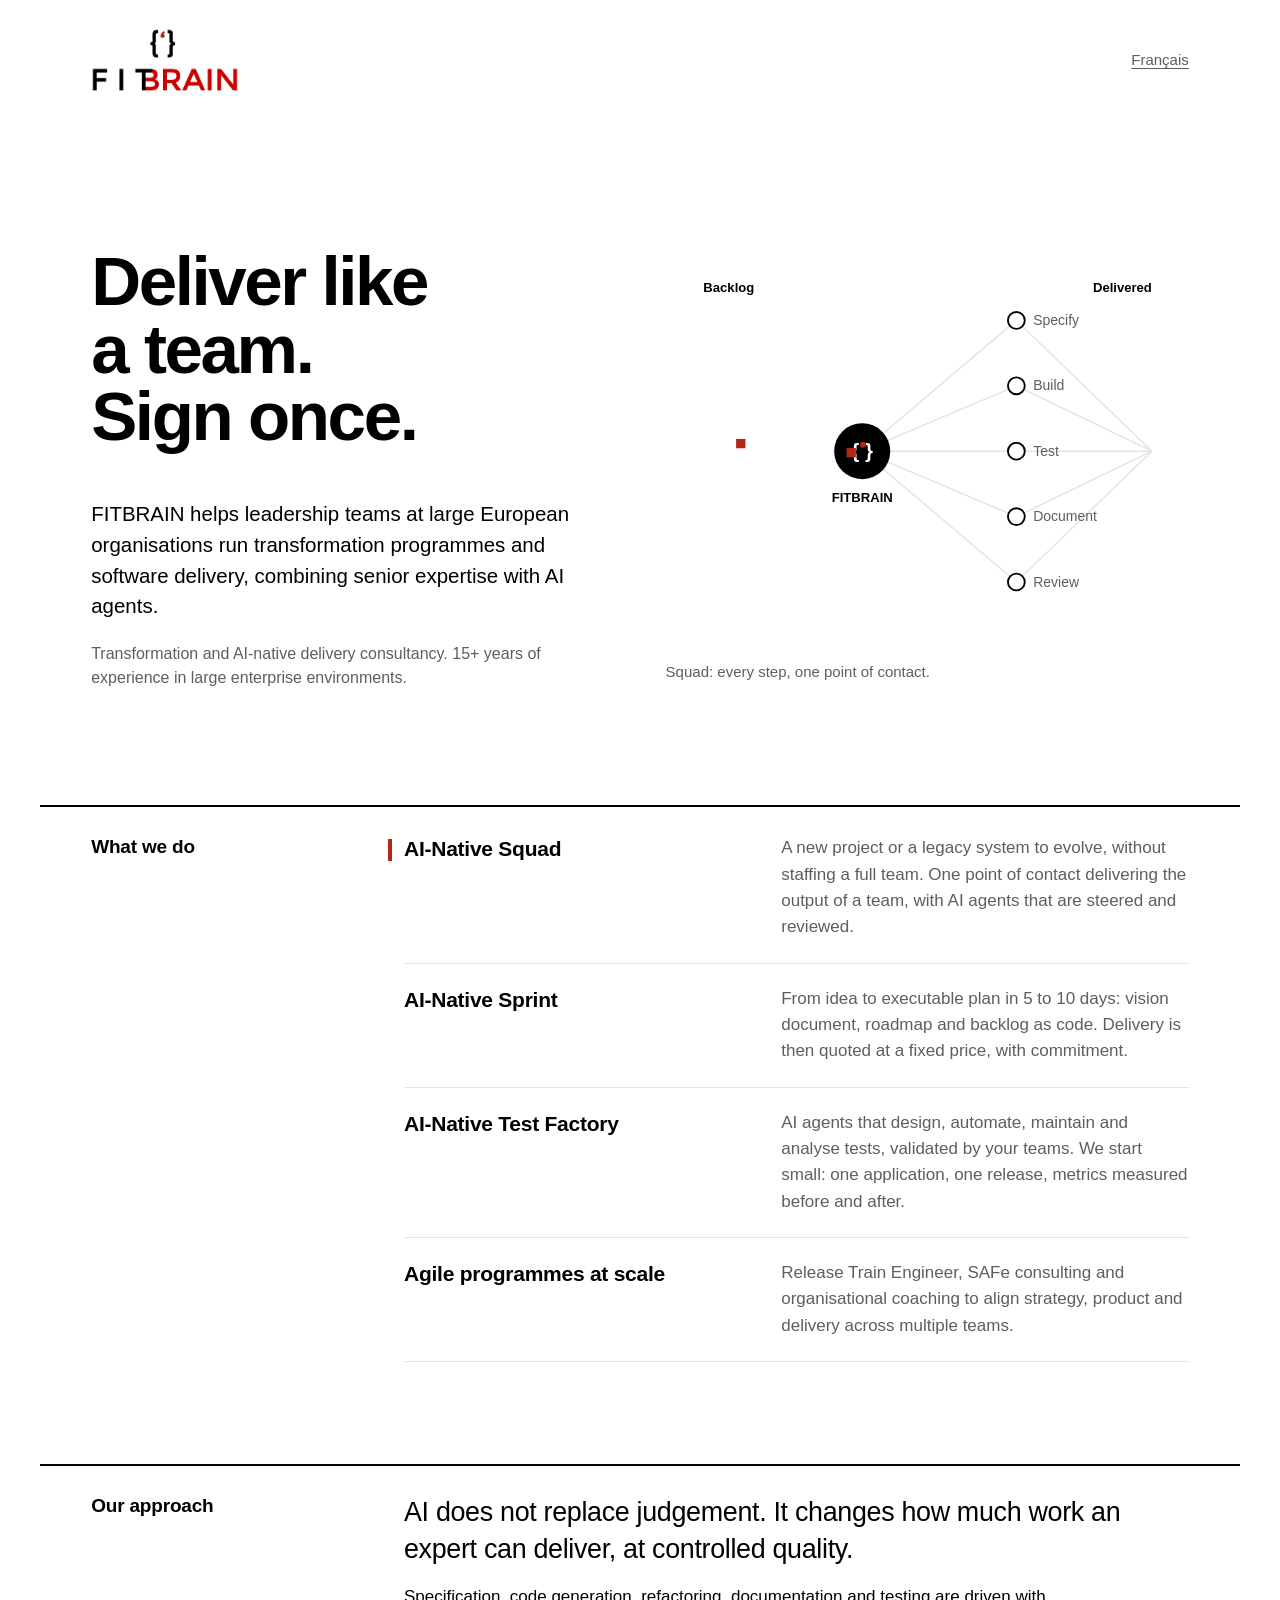
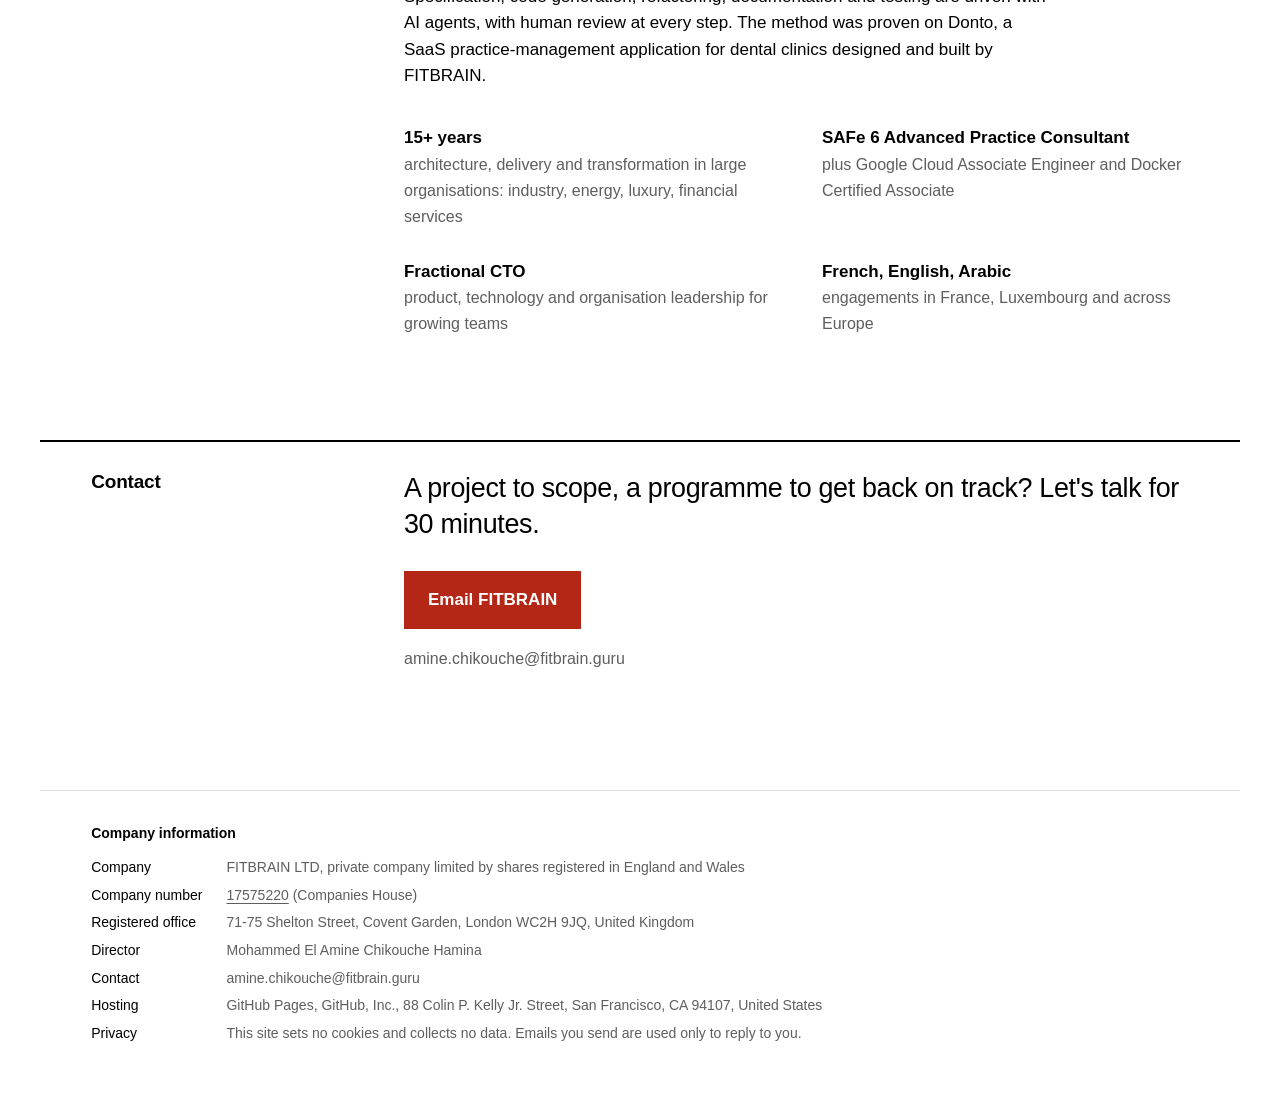
==== en/index.html @ 407e81ca "Site vitrine FITBRAIN (FR/EN, schéma animé) Co-Authored-By: Claude Opus 5.5 <noreply@anthropic.com>" ====
<!doctype html>
<html lang="en">
<head>
  <meta charset="utf-8">
  <meta name="viewport" content="width=device-width, initial-scale=1">
  <title>FITBRAIN — Transformation and AI-native delivery consultancy</title>
  <meta name="description" content="FITBRAIN supports large European organisations: programme management at scale, software delivery with AI agents, AI-native test factory.">
  <link rel="alternate" hreflang="fr" href="../index.html">
  <link rel="icon" type="image/png" href="../favicon.png">
  <link rel="stylesheet" href="../style.css">
</head>
<body>
  <header class="wrap top">
    <a class="brand" href="index.html" aria-label="FITBRAIN, home"><img src="../logo-fitbrain.png" alt="FITBRAIN" width="148" height="64"></a>
    <a class="lang" href="../index.html" hreflang="fr" lang="fr">Français</a>
  </header>

  <main>
    <section class="wrap hero">
      <div class="copy">
      <h1><span>Deliver like</span><span>a team.</span><span>Sign once.</span></h1>
      <p>FITBRAIN helps leadership teams at large European organisations run transformation programmes and software delivery, combining senior expertise with AI agents.</p>
      <p class="who">Transformation and AI-native delivery consultancy. 15+ years of experience in large enterprise environments.</p>
      </div>
      <figure class="viz">
        <svg id="flow" data-lang="en" viewBox="0 0 560 420" role="img" aria-label="Animated diagram: tasks flow from the backlog to FITBRAIN, then to its AI agents, through to delivery."></svg>
        <figcaption id="flow-caption" aria-live="polite"></figcaption>
      </figure>
    </section>

    <section class="wrap block" aria-labelledby="services">
      <h2 id="services">What we do</h2>
      <ul class="rows">
        <li data-mode="squad" tabindex="0">
          <h3>AI-Native Squad</h3>
          <p>A new project or a legacy system to evolve, without staffing a full team. One point of contact delivering the output of a team, with AI agents that are steered and reviewed.</p>
        </li>
        <li data-mode="sprint" tabindex="0">
          <h3>AI-Native Sprint</h3>
          <p>From idea to executable plan in 5 to 10 days: vision document, roadmap and backlog as code. Delivery is then quoted at a fixed price, with commitment.</p>
        </li>
        <li data-mode="tests" tabindex="0">
          <h3>AI-Native Test Factory</h3>
          <p>AI agents that design, automate, maintain and analyse tests, validated by your teams. We start small: one application, one release, metrics measured before and after.</p>
        </li>
        <li data-mode="safe" tabindex="0">
          <h3>Agile programmes at scale</h3>
          <p>Release Train Engineer, SAFe consulting and organisational coaching to align strategy, product and delivery across multiple teams.</p>
        </li>
      </ul>
    </section>

    <section class="wrap block" aria-labelledby="approach">
      <h2 id="approach">Our approach</h2>
      <div>
        <p class="lead">AI does not replace judgement. It changes how much work an expert can deliver, at controlled quality.</p>
        <div class="body">
          <p>Specification, code generation, refactoring, documentation and testing are driven with AI agents, with human review at every step. The method was proven on Donto, a SaaS practice-management application for dental clinics designed and built by FITBRAIN.</p>
        </div>
        <div class="facts">
          <div><strong>15+ years</strong><span>architecture, delivery and transformation in large organisations: industry, energy, luxury, financial services</span></div>
          <div><strong>SAFe 6 Advanced Practice Consultant</strong><span>plus Google Cloud Associate Engineer and Docker Certified Associate</span></div>
          <div><strong>Fractional CTO</strong><span>product, technology and organisation leadership for growing teams</span></div>
          <div><strong>French, English, Arabic</strong><span>engagements in France, Luxembourg and across Europe</span></div>
        </div>
      </div>
    </section>

    <section class="wrap block contact" aria-labelledby="contact">
      <h2 id="contact">Contact</h2>
      <div>
        <p class="lead">A project to scope, a programme to get back on track? Let's talk for 30 minutes.</p>
        <a class="button" href="mailto:amine.chikouche@fitbrain.guru?subject=FITBRAIN%20enquiry">Email FITBRAIN</a>
        <p class="alt">amine.chikouche@fitbrain.guru</p>
      </div>
    </section>
  </main>

  <footer class="wrap legal" aria-labelledby="legal">
    <h2 id="legal">Company information</h2>
    <dl>
      <dt>Company</dt><dd>FITBRAIN LTD, private company limited by shares registered in England and Wales</dd>
      <dt>Company number</dt><dd><a href="https://find-and-update.company-information.service.gov.uk/company/17575220">17575220</a> (Companies House)</dd>
      <dt>Registered office</dt><dd>71-75 Shelton Street, Covent Garden, London WC2H 9JQ, United Kingdom</dd>
      <dt>Director</dt><dd>Mohammed El Amine Chikouche Hamina</dd>
      <dt>Contact</dt><dd>amine.chikouche@fitbrain.guru</dd>
      <dt>Hosting</dt><dd>GitHub Pages, GitHub, Inc., 88 Colin P. Kelly Jr. Street, San Francisco, CA 94107, United States</dd>
      <dt>Privacy</dt><dd>This site sets no cookies and collects no data. Emails you send are used only to reply to you.</dd>
    </dl>
  </footer>
  <script src="../flow.js" defer></script>
</body>
</html>
---- style.css ----
:root {
  --paper: #ffffff;
  --ink: #000000;
  --grey: #5e5e5e;
  --rule: #e3e3e3;
  --red: #b42615;
  --font: "Helvetica Neue", Helvetica, Arial, sans-serif;
  --gutter: clamp(16px, 4vw, 56px);
  --max: 1200px;
}

* { box-sizing: border-box; }

html { -webkit-text-size-adjust: 100%; }

body {
  margin: 0;
  background: var(--paper);
  color: var(--ink);
  font-family: var(--font);
  font-size: 17px;
  line-height: 1.55;
  -webkit-font-smoothing: antialiased;
}

a { color: inherit; text-decoration-thickness: 1px; text-underline-offset: 3px; }
a:hover { color: var(--red); }
:focus-visible { outline: 2px solid var(--red); outline-offset: 3px; }

.wrap { max-width: var(--max); margin: 0 auto; padding: 0 var(--gutter); }

/* Header */
.top {
  display: flex; align-items: center; justify-content: space-between;
  padding-top: 28px; padding-bottom: 28px;
}
.brand { display: inline-block; line-height: 0; }
.brand img { height: 64px; width: auto; display: block; }
.lang { font-size: 15px; color: var(--grey); }

/* Hero */
.hero { padding-top: clamp(48px, 10vw, 140px); padding-bottom: clamp(56px, 9vw, 120px); }
.hero h1 {
  margin: 0;
  font-size: clamp(44px, 5.4vw, 80px);
  line-height: 0.98;
  letter-spacing: -0.035em;
  font-weight: 700;
}
.hero h1 span { display: block; }
@media (min-width: 761px) { .hero h1 span { white-space: nowrap; } }
.hero p {
  margin: clamp(28px, 4vw, 48px) 0 0;
  max-width: 34em;
  font-size: clamp(18px, 1.6vw, 21px);
  line-height: 1.5;
  color: var(--ink);
}
.hero .who { color: var(--grey); font-size: 16px; margin-top: 20px; }

@media (prefers-reduced-motion: no-preference) {
  .hero h1 span { opacity: 0; transform: translateY(0.25em); animation: rise 700ms cubic-bezier(.2,.7,.2,1) forwards; }
  .hero h1 span:nth-child(2) { animation-delay: 120ms; }
  .hero h1 span:nth-child(3) { animation-delay: 240ms; }
}
@keyframes rise { to { opacity: 1; transform: none; } }

/* Sections: asymmetric grid, narrow title column */
.block {
  display: grid;
  grid-template-columns: minmax(0, 3fr) minmax(0, 9fr);
  gap: 24px var(--gutter);
  border-top: 2px solid var(--ink);
  padding-top: 28px;
  padding-bottom: clamp(56px, 8vw, 104px);
}
.block > h2 {
  margin: 0;
  font-size: 19px;
  font-weight: 700;
  letter-spacing: -0.01em;
  line-height: 1.3;
}
.block > div > p:first-child { margin-top: 0; }
.lead { font-size: clamp(21px, 2.1vw, 27px); line-height: 1.35; letter-spacing: -0.012em; margin: 0 0 8px; max-width: 30em; }
.body { max-width: 38em; }

/* Offers: rows separated by hairlines */
.rows { margin: 0; padding: 0; list-style: none; }
.rows li {
  display: grid;
  grid-template-columns: minmax(0, 4fr) minmax(0, 5fr);
  gap: 8px var(--gutter);
  padding: 22px 0;
  border-bottom: 1px solid var(--rule);
}
.rows li:first-child { padding-top: 0; }
.rows h3 { margin: 0; font-size: 21px; line-height: 1.3; letter-spacing: -0.012em; font-weight: 700; }
.rows p { margin: 0; color: var(--grey); max-width: 34em; }

.facts { display: grid; grid-template-columns: repeat(2, minmax(0, 1fr)); gap: 28px var(--gutter); margin-top: 36px; }
.facts strong { display: block; font-size: 17px; }
.facts span { color: var(--grey); font-size: 16px; }

/* Contact */
.contact .lead { margin-bottom: 28px; }
.button {
  display: inline-block;
  background: var(--red);
  color: #fff;
  text-decoration: none;
  font-weight: 700;
  padding: 16px 24px;
  font-size: 17px;
}
.button:hover { background: var(--ink); color: #fff; }
.contact .alt { margin-top: 18px; color: var(--grey); font-size: 16px; }

/* Legal footer */
.legal { border-top: 1px solid var(--rule); padding-top: 32px; padding-bottom: 56px; font-size: 14px; color: var(--grey); }
.legal h2 { font-size: 14px; color: var(--ink); margin: 0 0 12px; font-weight: 700; }
.legal dl { display: grid; grid-template-columns: max-content 1fr; gap: 6px 24px; margin: 0; }
.legal dt { color: var(--ink); }
.legal dd { margin: 0; }

@media (max-width: 760px) {
  body { font-size: 16px; }
  .block { grid-template-columns: 1fr; }
  .rows li { grid-template-columns: 1fr; }
  .facts { grid-template-columns: 1fr; }
  .legal dl { grid-template-columns: 1fr; gap: 2px; }
  .legal dd { margin-bottom: 10px; }
}

/* Hero with live flow diagram */
.hero { display: grid; grid-template-columns: minmax(0, 6fr) minmax(0, 6fr); gap: 32px var(--gutter); align-items: center; }
.hero .copy { min-width: 0; }
.viz { margin: 0; }
.viz svg { width: 100%; height: auto; display: block; overflow: visible; }
.viz figcaption { margin-top: 12px; font-size: 15px; color: var(--grey); min-height: 1.5em; }
#flow .links line { stroke: var(--rule); stroke-width: 1.5; }
#flow .cap { font: 700 14px var(--font); fill: var(--ink); }
#flow .agent circle { fill: var(--paper); stroke: var(--ink); stroke-width: 2; transition: fill 200ms, stroke 200ms; }
#flow .agent text { font: 15px var(--font); fill: var(--grey); transition: fill 200ms; }
#flow .agent.lit circle { fill: var(--red); stroke: var(--red); }
#flow .agent.lit text { fill: var(--ink); }
#flow .you { fill: var(--ink); }
#flow .you-label { font: 700 22px var(--font); fill: var(--paper); }
#flow .tokens rect { fill: var(--red); }
#flow .stack rect { fill: var(--ink); }

/* Offer rows drive the diagram */
.rows li[data-mode] { cursor: pointer; transition: padding-left 200ms; position: relative; }
.rows li[data-mode]::before { content: ""; position: absolute; left: -16px; top: 26px; width: 4px; height: 0; background: var(--red); transition: height 200ms; }
.rows li[data-mode].is-active::before { height: 22px; }
.rows li[data-mode]:first-child::before { top: 4px; }
.rows li[data-mode]:focus-visible { outline: 2px solid var(--red); outline-offset: 4px; }

@media (max-width: 960px) {
  .hero { grid-template-columns: 1fr; }
}
@media (prefers-reduced-motion: reduce) {
  .rows li[data-mode], .rows li[data-mode]::before { transition: none; }
}
#flow .you-tick { fill: var(--red); }
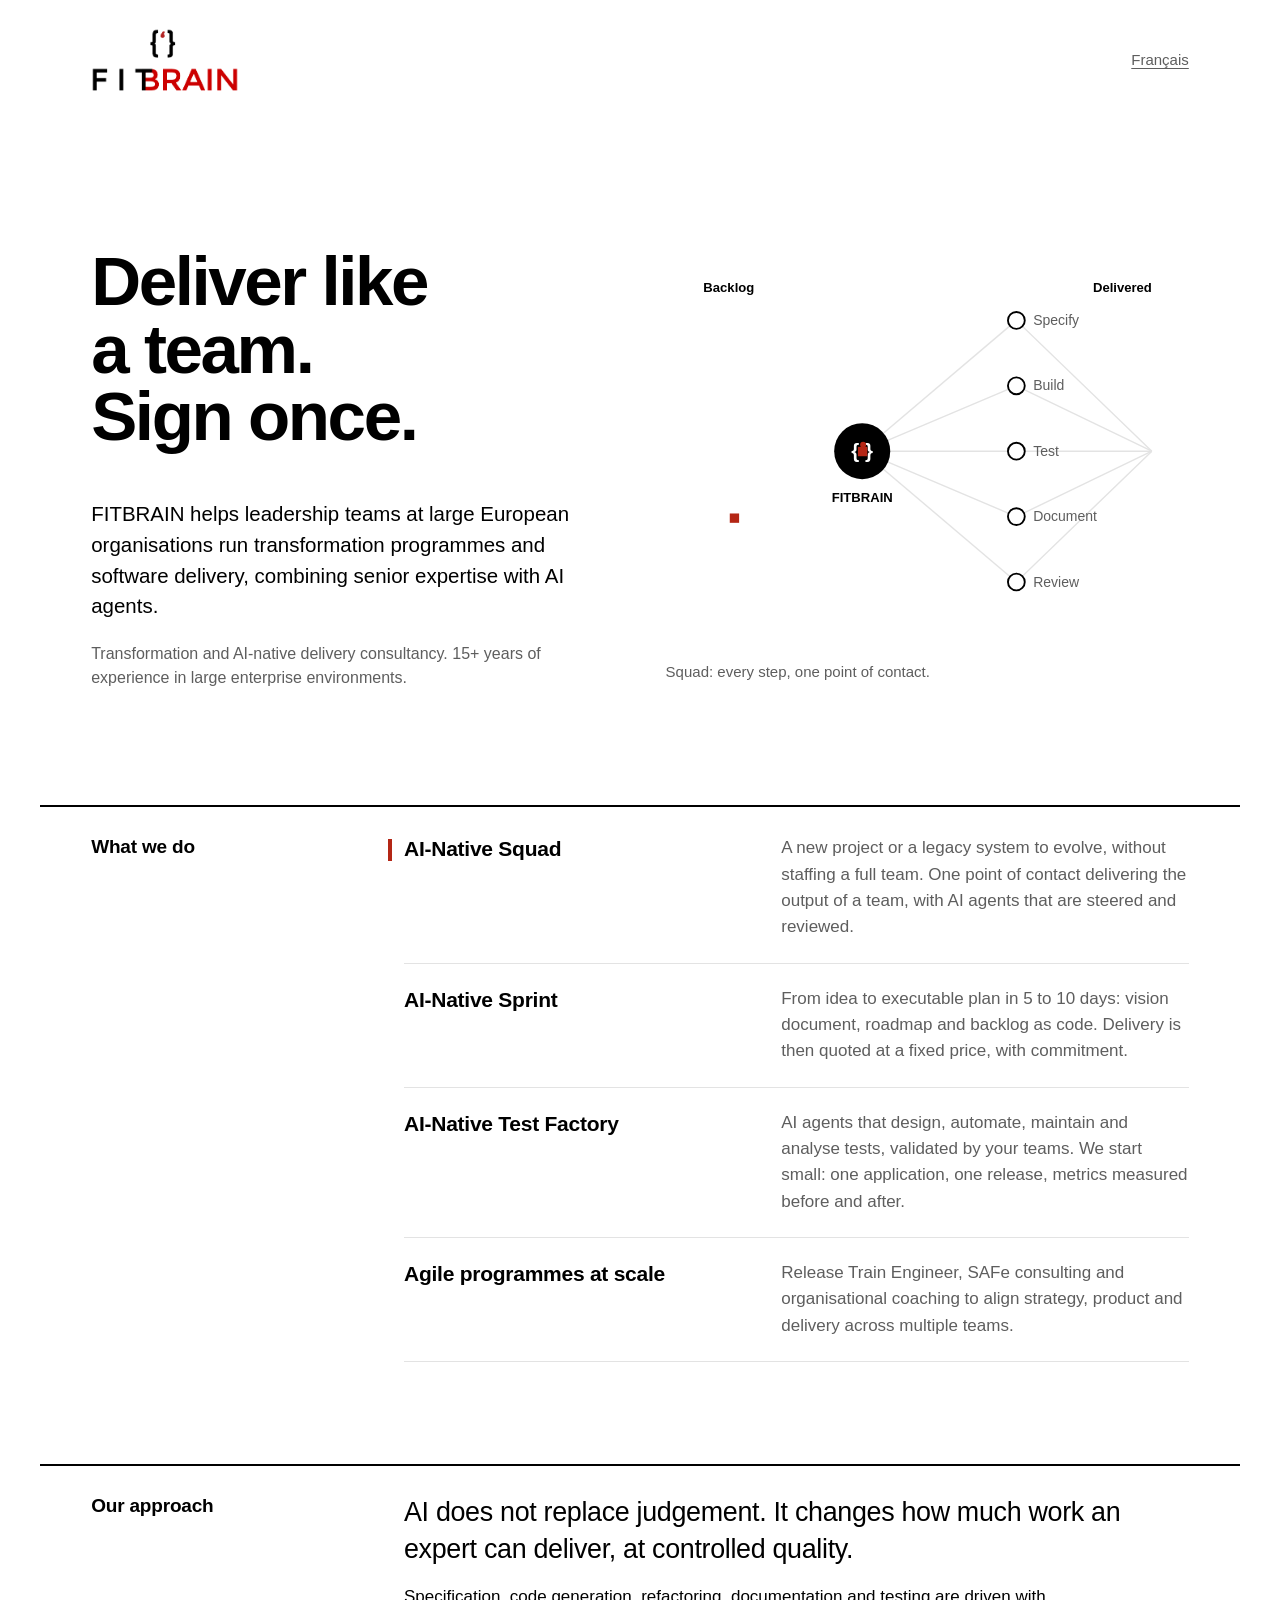
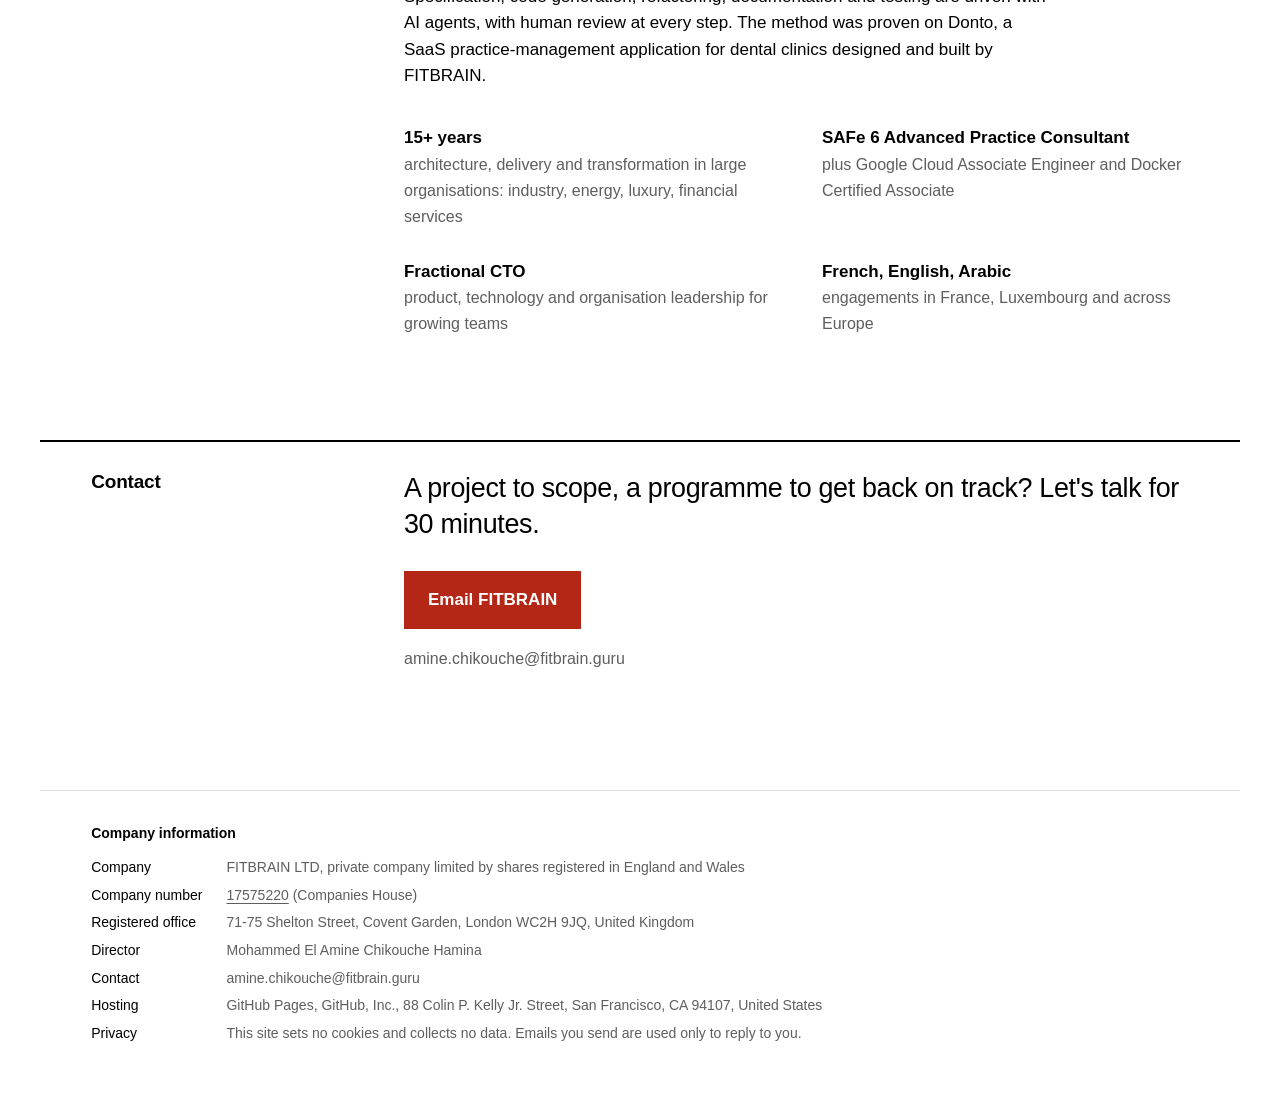
==== commit e04884c7: "Favicon FITBRAIN : jeu complet (ico, svg, png, apple-touch) à partir du logo Co-Authored-By: Claude " ====
--- a/en/index.html
+++ b/en/index.html
@@ -6,7 +6,10 @@
   <title>FITBRAIN — Transformation and AI-native delivery consultancy</title>
   <meta name="description" content="FITBRAIN supports large European organisations: programme management at scale, software delivery with AI agents, AI-native test factory.">
   <link rel="alternate" hreflang="fr" href="../index.html">
-  <link rel="icon" type="image/png" href="../favicon.png">
+  <link rel="icon" href="../favicon.ico" sizes="48x48">
+  <link rel="icon" type="image/svg+xml" href="../favicon.svg">
+  <link rel="icon" type="image/png" sizes="96x96" href="../favicon.png">
+  <link rel="apple-touch-icon" href="../apple-touch-icon.png">
   <link rel="stylesheet" href="../style.css">
 </head>
 <body>
